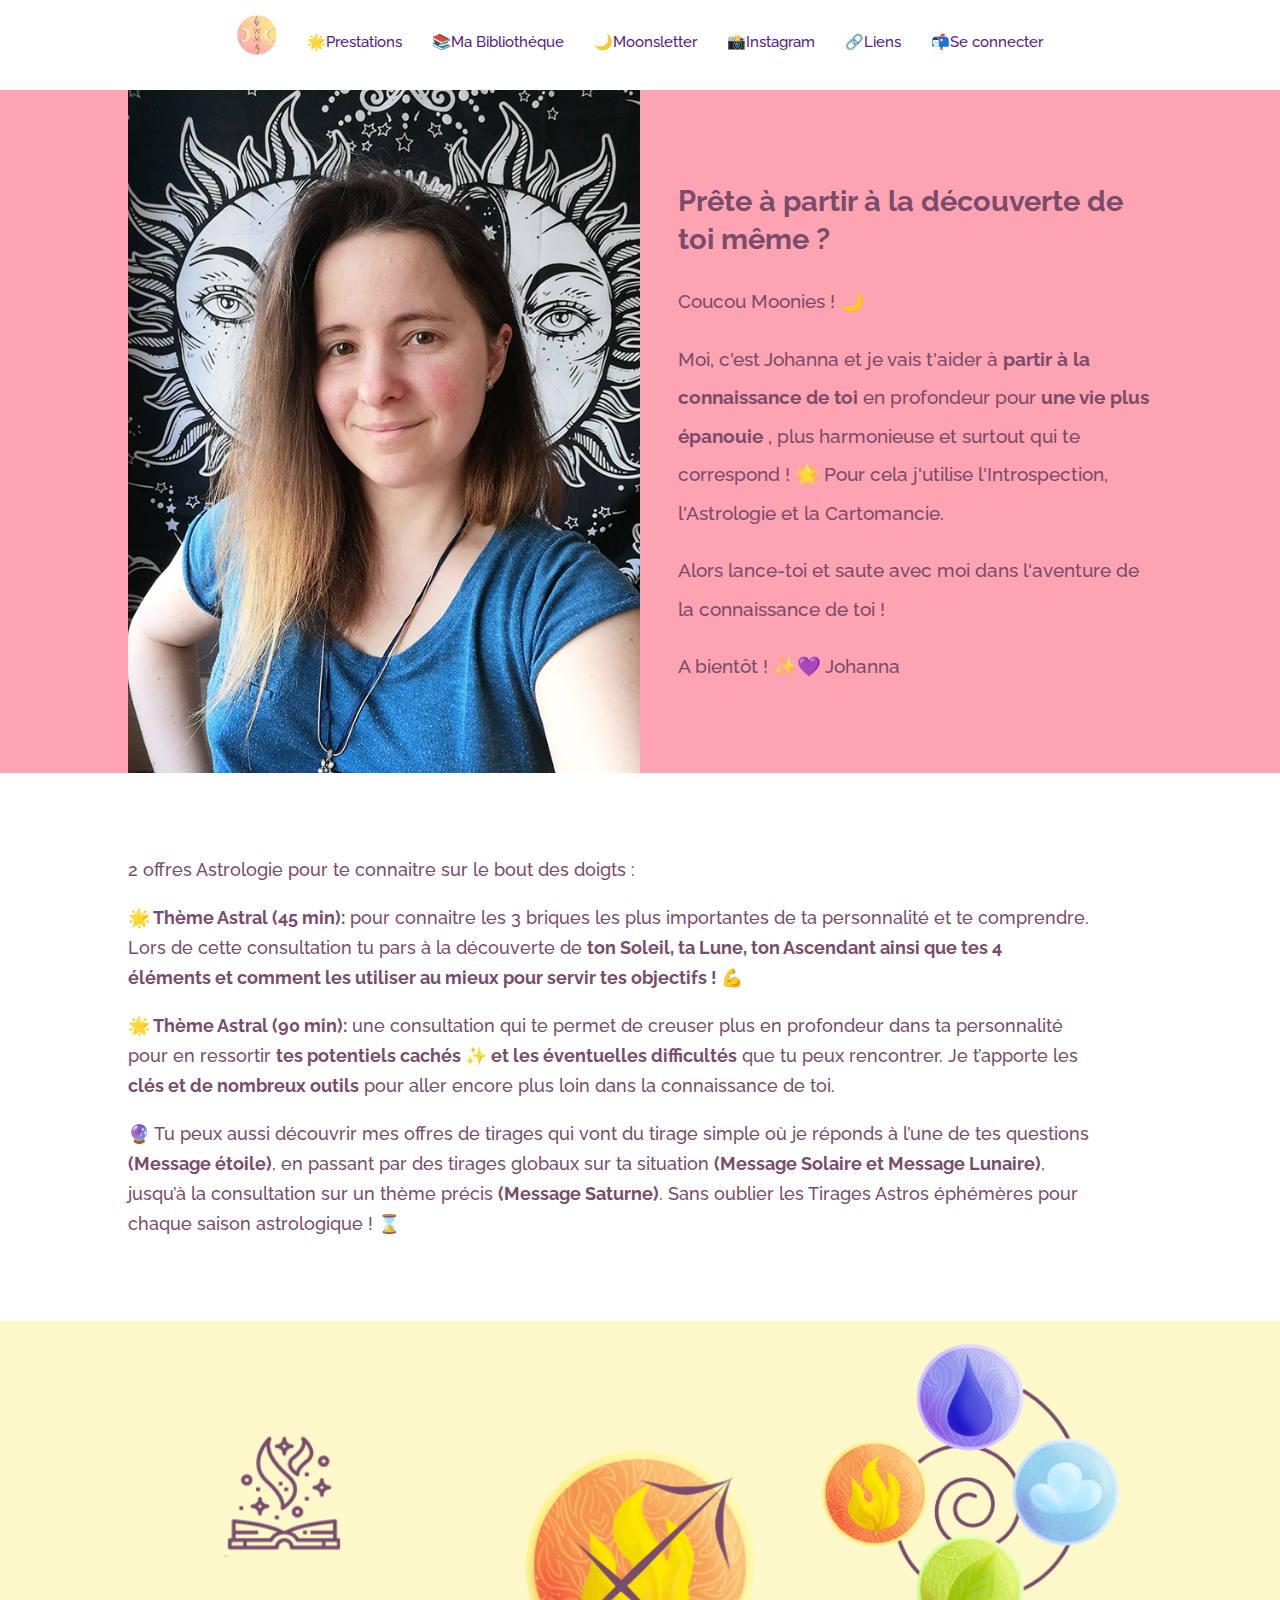
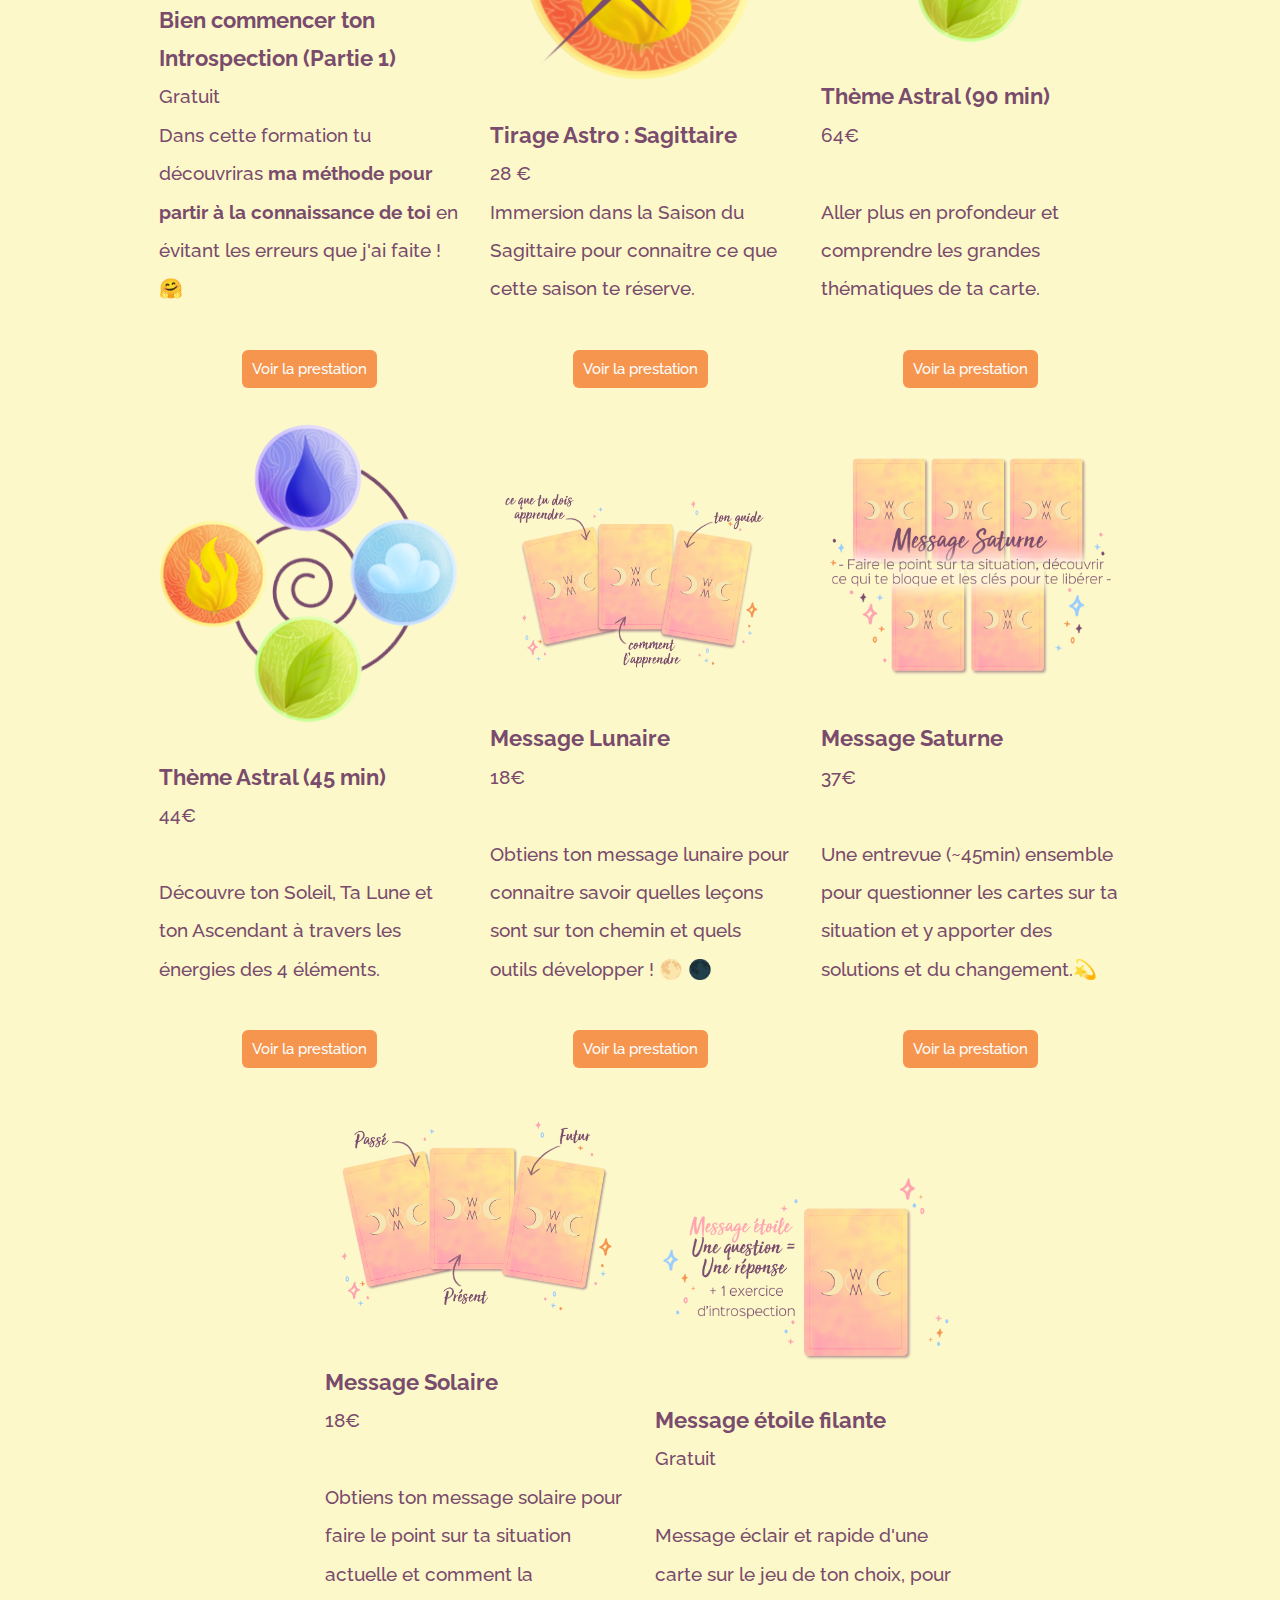
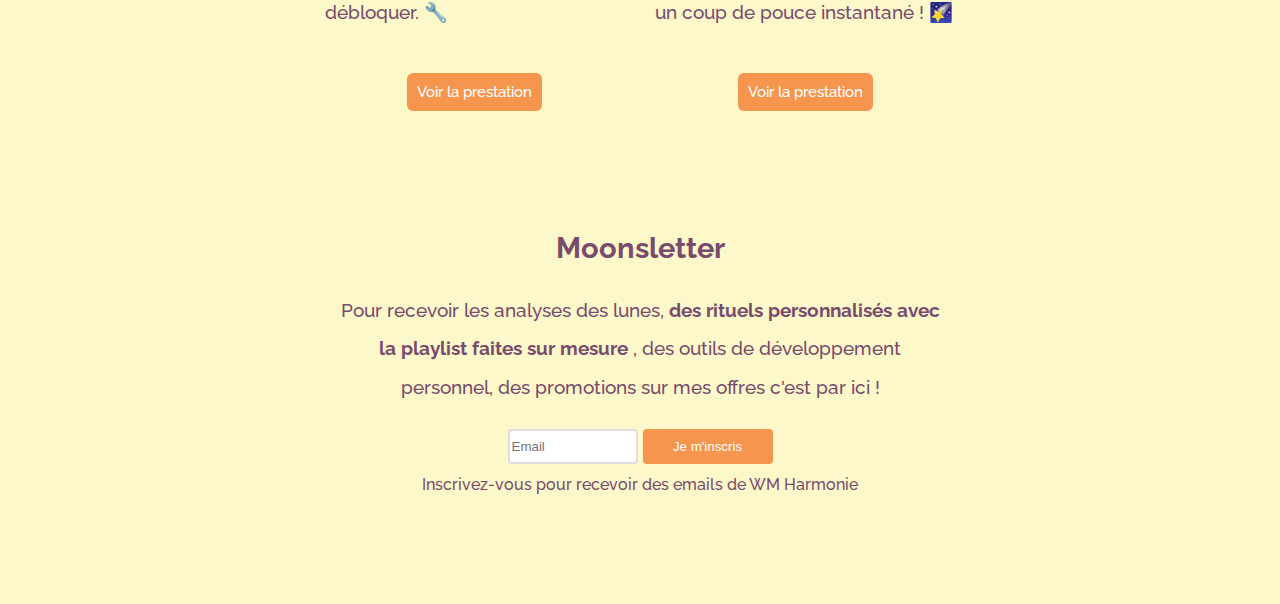
==== index.html @ e322e9b5 "Add files via upload" ====
<!DOCTYPE html>
<html lang = "fr-FR">
<head>
    <meta charset="UTF-8">
    <meta name="keywords" content="Connaissance de soi, Astrologie, Cartomancie, Introspection, Thème Astral">
    <meta name="description" content="Connaissance de soi">
    <meta name="author" content="Johanna Besnard">
    <meta name="viewport" content="width=device-width, initial-scale=1.0">
    
    <link rel="shortcut icon" href="img/favicon.ico">
    <link rel="stylesheet" href="estilo.css">
    <link rel="preconnect" href="https://fonts.googleapis.com">
    <link rel="preconnect" href="https://fonts.gstatic.com" crossorigin>
    <link href="https://fonts.googleapis.com/css2?family=Raleway:ital,wght@0,100;0,200;0,300;0,400;0,500;0,600;0,700;0,800;0,900;1,100;1,200;1,300;1,400;1,500;1,600;1,700;1,800;1,900&display=swap" rel="stylesheet">
    <title>
        WH Harmonie
    </title>
</head>
<body>
        
        <header>
            <a class="imgOculta" href=""><img style="width: 40px; height: 40px;" src="img/WMpetitlogogrand300.png" alt="WMLogo"> </a>
            <input type="checkbox" id="btnMenu">
            <label for="btnMenu" ><img id="imgBtn" style="width: 30px;"  src="img/desplegable.png" alt="IconMenu">
    </label>
            
                <ul class="menu">
                    <li id="imgMenu"><a href=""><img style="width: 40px; height: 40px;" src="img/WMpetitlogogrand300.png" alt="WMLogo"> </a></li>
                    <li><a href="">🌟Prestations</a></li>
                    <li><a href="">📚Ma Bibliothéque</a></li>
                    <li><a href="">🌙Moonsletter</a></li>
                    <li><a href="">📸Instagram</a></li>
                    <li><a href="">🔗Liens</a></li>
                    <li><a href="">📬Se connecter</a></li>
                </ul>
               
        </header>
  <!--*********************************************************************************************************-->
        <div class="bloqueDos">
            <img src="img/fotoJohanna.jpg" alt="JohannaBesnard" height="600px">
            <div class="divTexto">
                <h2>Prête à partir à la découverte de toi même ?</h2>
                <p>Coucou Moonies ! 🌙</p>
                <p>Moi, c'est Johanna et je vais t'aider à <b> partir à la 
                    connaissance de toi</b> en profondeur pour <b> une vie plus
                    épanouie </b>, plus harmonieuse et surtout qui te 
                    correspond ! 🌟
                    Pour cela j'utilise l'Introspection, l'Astrologie et la 
                    Cartomancie.</p>
                <p>Alors lance-toi et saute avec moi dans l'aventure de <br>
                    la connaissance de toi !</p>
                <p>A bientôt ! ✨💜
                    Johanna</p>
            </div>    
        </div>
         <!--*********************************************************************************************************-->
        <div class="bloqueTres">
            <p>
                2 offres Astrologie pour te connaitre sur le bout des doigts :
            </p>
            <p>
                <strong>🌟 Thème Astral (45 min):</strong> pour connaitre les 3 briques les plus importantes de ta personnalité et te comprendre. <br> 
                Lors de cette consultation tu pars à la découverte de <strong>ton Soleil, ta Lune, ton Ascendant ainsi que tes 4 <br> 
                éléments et comment les utiliser au mieux pour servir tes objectifs ! 💪 </strong> 
            </p>
            <p>
               <strong> 🌟 Thème Astral (90 min):</strong>  une consultation qui te permet de creuser plus en profondeur dans ta personnalité <br>
                pour en ressortir <strong>tes potentiels cachés ✨ et les éventuelles difficultés</strong> que tu peux rencontrer. Je t’apporte les <br>
                <strong>clés et de nombreux outils</strong> pour aller encore plus loin dans la connaissance de toi.
            </p>
            <p>
                🔮 Tu peux aussi découvrir mes offres de tirages qui vont du tirage simple où je réponds à l’une de tes questions <br>
                <strong>(Message étoile)</strong>, en passant par des tirages globaux sur ta situation <strong>(Message Solaire et Message Lunaire)</strong>, <br>
                jusqu’à la consultation sur un thème précis <strong>(Message Saturne)</strong>. Sans oublier les Tirages Astros éphémères pour <br>
                chaque saison astrologique ! ⌛
            </p>
        </div>
        <!--*********************************************************************************************************-->
        <div class="bloqueCuatro">
            <div class="bloqueCuatroInterno">
                <div class="bloquesInteriores">
                    <a href=""><img id="imgBook" src="img/books.png" alt="Books" ></a>
                    <h3>Bien commencer ton Introspection (Partie 1)</h3>
                    <p>Gratuit <br>Dans cette formation tu découvriras <b>ma méthode pour partir à la connaissance de toi</b>
                         en évitant les erreurs que j'ai faite ! 🤗</p>
                    <a class="buttomVoirLaPrestation" href="">Voir la prestation</a>
                </div>
                <div class="bloquesInteriores">
                    <a href=""><img  src="img/sagittaireseason.png" alt="sagittaireseason" ></a>
                    <h3>Tirage Astro : Sagittaire</h3>
                    <p>28 €<br>Immersion dans la Saison du Sagittaire pour connaitre ce que cette saison te réserve.</p>
                    <a class="buttomVoirLaPrestation" href="astrosagittaire.html">Voir la prestation</a>
                </div>
                <div class="bloquesInteriores">
                    <a href=""><img class="imgOffer" src= "img/elements.png" alt="Elements"></a>
                    <h3 class="h3">Thème Astral (90 min)</h3>
                    <p>64€ <br> <br> Aller plus en profondeur et comprendre les grandes thématiques de ta carte.</p>
                    <a class="buttomVoirLaPrestation" href="ThemeAstral90.html">Voir la prestation</a>
                </div>
            </div>
                           <!--                                              -->
            <div class="bloqueCuatroInterno">
                <div class="bloquesInteriores">
                    <a href=""><img class="imgOffer" src="img/elements.png" alt="Elementos"></a>
                    <h3 class="h3">Thème Astral (45 min)</h3>
                    <p>44€<br> <br> Découvre ton Soleil, Ta Lune et ton Ascendant à travers les énergies des 4 éléments.</p>
                    <a class="buttomVoirLaPrestation" href="ThemeAstral45.html">Voir la prestation</a>
                </div>
                <div class= "bloquesInteriores">
                    <a href=""><img class="imgOffer" src="img/messagelunairev2.png" alt="Message Lunaire"></a>
                    <h3 class="h3">Message Lunaire </h3>
                    <p>18€<br><br> Obtiens ton message lunaire pour connaitre savoir quelles leçons sont sur ton chemin et quels outils développer ! 🌕 🌑  </p>
                    <a class="buttomVoirLaPrestation" href="messageLunaire.html">Voir la prestation</a>
                </div>
                <div class= "bloquesInteriores">
                    <a href=""><img class="imgOffer" src="img/messagesaturne.png" alt="Message Saturne"></a>
                    <h3 class="h3">Message Saturne</h3>
                    <p>37€<br><br> Une entrevue (~45min) ensemble pour questionner les cartes sur ta situation et y apporter des solutions et du changement.💫   </p>
                    <a class="buttomVoirLaPrestation" href="messageSaturne.html">Voir la prestation</a>
                </div>
            </div>
                            <!--                                              -->
            <div class="bloqueCuatroInterno">
                <div class= "bloquesInteriores">
                    <a href=""><img class="imgOffer" src="img/messagesolaire.png" alt="Message Solaire"></a>
                    <h3 class="h3">Message Solaire </h3>
                    <p>18€<br><br> Obtiens ton message solaire pour faire le point sur ta situation actuelle et comment la débloquer. 🔧  </p>
                    <a class="buttomVoirLaPrestation" href="messageSolaire.html">Voir la prestation</a>
                </div>
                <div class= "bloquesInteriores">
                    <a href=""><img class="imgOffer" src="img/messageetoile.png" alt="Message Etoile"></a>
                    <h3 class="h3">Message étoile filante </h3>
                    <p>Gratuit<br><br> Message éclair et rapide d'une carte sur le jeu de ton choix, pour un coup de pouce instantané ! 🌠   </p>
                    <a class="buttomVoirLaPrestation" href="messageEtoile.html">Voir la prestation</a>
                </div>
            </div>
        </div>

        <div class="bloqueCinco">
            <div class="bloqueCincoInterno">
                <h2>Moonsletter</h2>
                <p>Pour recevoir les analyses des lunes, <strong> des rituels personnalisés avec la playlist faites 
                    sur mesure </strong>, des outils de développement personnel, des promotions sur mes offres
                     c'est par ici !</p>
                <form>
                    <input id="inEmail" placeholder="Email" type="email" name="email" >
                    <input id="inSubmit" type="submit" name="submit" value="Je m'inscris">
                    <p><small> Inscrivez-vous pour recevoir des emails de WM Harmonie</small></p>
                </form>
            </div>
        </div>
</body>
</html>
---- estilo.css ----
*{
 -moz-box-sizing: border-box;
 -webkit-box-sizing: border-box;
 box-sizing: border-box;
}
body{
    width: 100%;
    margin: 0px;
    color: #794b6c;
    font-family: 'Raleway', sans-serif;
    font-weight:500;
    line-height: 2em;
    font-size: 1.2em;
    overflow-x: hidden;
    
}
/*-------------------------------------------------------------------------------------------------*/
header{
    position: relative;
    z-index: 1000;
    width: 100%;
    background-color: white;
    height: 90px;
    
}
#btnMenu{
    display: none;
}
header label{
    display: none; /* por que solo queremos verlo cuando alcance determinada resolucion*/
    padding: 10px;
    width: 30px;
    height: 30px;
    position: relative;
    float: right;
}
#imgBtn:hover{
    cursor: pointer;
    border-radius: 4px;
}
.imgOculta{
    display: none;
}
.menu {
    font-size: 15px;
    margin: 0px;
    list-style: none;
    padding: 0;
    display: flex;
    align-items: center;
    justify-content: center;
}
.menu li:hover{
    font-weight: bold;
}
.menu li a{
    display: block;
    padding: 15px;
    text-decoration: none;
}
@media (max-width:853px){
    header{
        position: absolute;
        height: 55px;
    }
    header label{
        display: block;
        margin-right: 4vw;  
    }
    .imgOculta{
        padding: 10px;
        display: inline-block;
    }
    .menu{  
        display: none;
        position: relative;
        border-radius: 6px;
        background-color: white;
        width: 800px;
        float: right;
        clear: both;
        width: 35%;
        margin-right: -55%;
        transition: 0.5s;
        z-index: 1000;
        line-height: 10px;  
    }
    .menu {
        flex-direction: column; /*por defecto en el anterior .menu ul{} el flex-direction es row(que significa fila), hacemos esto aca para que el menu aparesca en columna*/
        align-items: baseline;
    }   
    #imgMenu{
        display: none;
    }
    #btnMenu:checked ~ .menu {            /*cuando el boton este checked(con el tilde) va a buscar la clase ".menu" y la va sellecionar*/
        display: block;
        margin:10px ;
        width: 180px; 
    }
    }  
/*-------------------------------------------------------------------------------------------------*/
.bloqueDos{
    width: 100%;
    overflow: auto;
    background-color: #fea3b2; 
    display: flex;
    align-items:center ;
}
.bloqueDos img{
    margin-left: 10%;
    width: 40%;
    height: 100%;
}
.divTexto{
    
    padding-right: 10%;
    display: inline;
    float: right;
    padding-left: 3%;
}
@media (max-width:853px){
    .bloqueDos{
        display: block;
    }
    .bloqueDos img{
        
        top: 70px;
        padding: 5%;
        width: 80%;
        height: auto;
    }
    }
/*-------------------------------------------------------------------------------------------------*/
.bloqueTres{
    color: #794b6c;
    padding: 5% 5% 5% 10%;
    align-items: center;
    font-size: 18px;
    line-height: 30px;  
    justify-content: left;
}
.bloqueTres p{
    width: 100%;
}
/*--------------------------------------------------------------------------------------------------*/
.bloqueCuatro{
    width: 100%;
    background-color: #fdf8ca; 
    margin: 0px;
}
.bloqueCuatroInterno{
    margin: auto;
    max-width: 1419px;
    padding-top: 10px;
    text-align: center;   
}
.bloquesInteriores{
    margin:1vw;
    display: inline-block;
    max-width: 300px;  
}
.bloquesInteriores p{
    text-align: left;
    margin-top: 0px;
    margin-bottom: 40px;
}
.bloquesInteriores h3{
    margin-bottom: 0px;
    text-align: left;
}
.imgOffer{
    max-width: 300px;
}
#imgBook{
    height: 140px;
    padding-right: 50px;
}
#pSmallBientot{
    margin-bottom: 0px;
}
.buttomVoirLaPrestation{
    border-style: none;
    font-size: 15px;
    color: white;
    background-color: #f6954e;
    border-radius: 6px;
    padding:10px;
    text-decoration: none;     
}
.buttomVoirLaPrestation:hover{
    font-weight: bold;
    border-style: outset;
    border-color: #f6954e;
}

/*--------------------------------------------------------------------------------------------------*/
.bloqueCinco{
    width: 100%;
    height: auto;
    background-color: #fdf8ca;
    margin: 0px;
     
}
.bloqueCincoInterno{
    padding: 80px;
    text-align: center;
    width: 60vw;
    margin: auto;
}
.bloqueCincoInterno p{
    margin-top: 0px;
}
#inEmail{
    border-radius: 4px;
    border-style: solid;
    border-color: rgba();
    border-color:rgba(121, 75, 108, 0.2);
    width: 130px;
    height: 35px;
    outline: none;
}
#inEmail:focus{
    border-color:#fea3b2 ;
}
#inEmail:hover{
    border-color:#fea3b2 ;
}
#inSubmit{
    color: white;
    border-radius: 4px;
    border-style: none;
    background-color:#f6954e;
    width: 130px;
    height: 35px;
}
#inSubmit:hover{
    font-weight: bold;
    border-color: #f6954e;
    border-style: outset;
}
@media (max-width:853px){
    .bloqueCincoInterno{
        width: 80vw;
    }
}
/*----------------------00000000000000000000----------------------------------*/
.quotecouretoile{
    height: 300px;
    padding: 40px;
}
.quotecouretoile img{
    display: block;
    margin: auto;  
}
@media (max-width:768px){
    .quotecouretoile{
        height: auto;
    }
    .quotecouretoile img{
        width: 90%;
        height: auto;
        margin:0;
    }
}
/*--------------------------------------------------------------------------------------------------*/
.acheter{
    width: 100%;
    padding: 5% 5% 5% 5%;
    display: flex;
    align-items:center ;
}
.acheter img{
    max-width: 100%;
    height: auto;
}
.textoAcheter{
    margin-left: 15%;
    width: 28em;
    display: inline; 
}
.textoAcheter h1{  
    margin-bottom: 0;
}
.textoAcheter p{
    margin-top: 0;
}

/*----------------------00000000000000000000----------------------------------*/
.menuFixed{
    background-color: #fea3b2;
    display: flex;
    align-items: center ;
    height: 50px;
    position: fixed;
    width: 100%;
    top:0;
    z-index: 500;
}
.menuFixed p{
    font-size: 0.8em;
    color: white;
    display: inline ;
    margin-left: 15%;
    margin-right: 30vw;
}
.buttomWhite{
    color: white;
    border-style: none;
    background-color: #ffb5c4;
    border-radius: 6px;
    padding: 8px;
}
.buttomWhite:hover{
    border-color: #ffb5c4;
    border-style: outset;
}
/*----------------------00000000000000000000----------------------------------*/
.bloqueTextoCentrado{
    text-align: center;
    padding: 5% 5% 5% 10%;

    }
.imgSagittaire{
    width: 50vw;
    height: auto;
}
/*----------------------00000000000000000000----------------------------------*/
.feedback{
    text-align: center;
    padding:2em 1em;
}
.feedback p{
    vertical-align: top;
    display: inline-block;
    max-width: 350px;
    padding: 2em 1em;
    justify-content: first baseline;
}
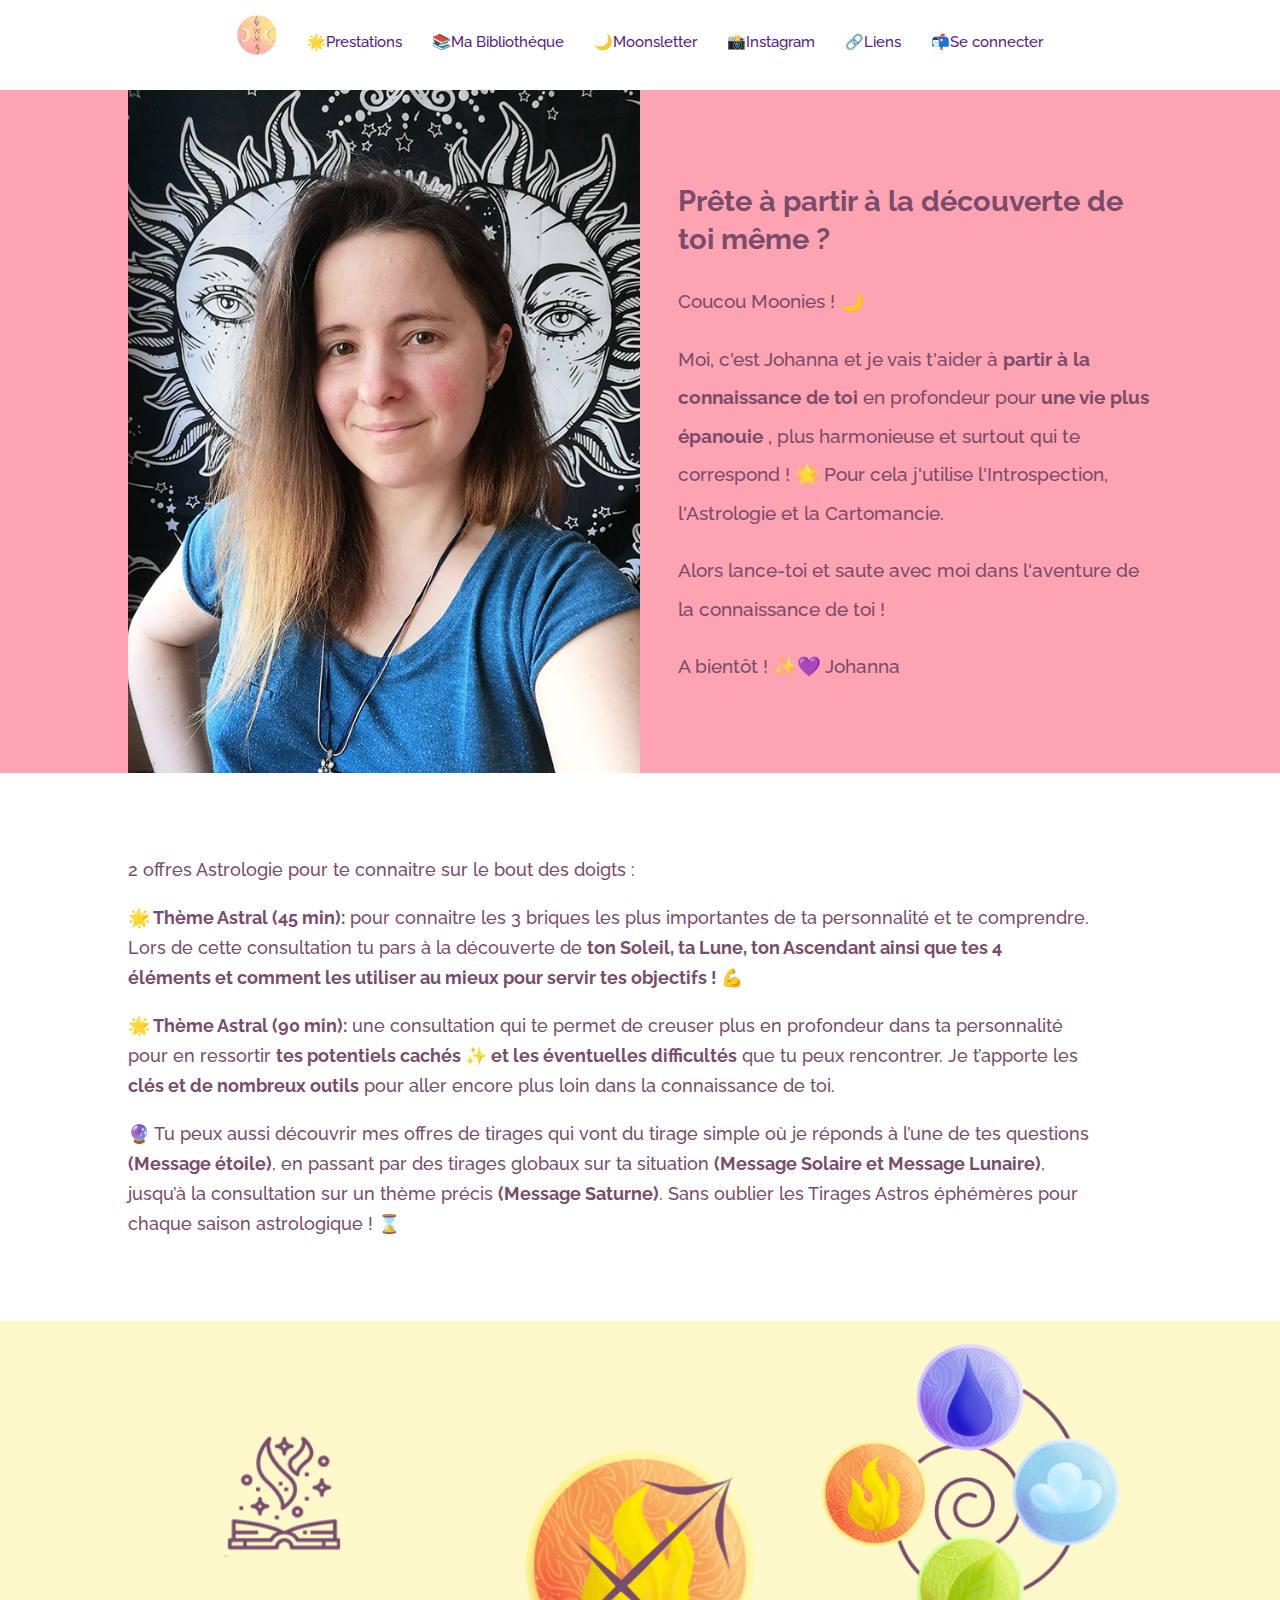
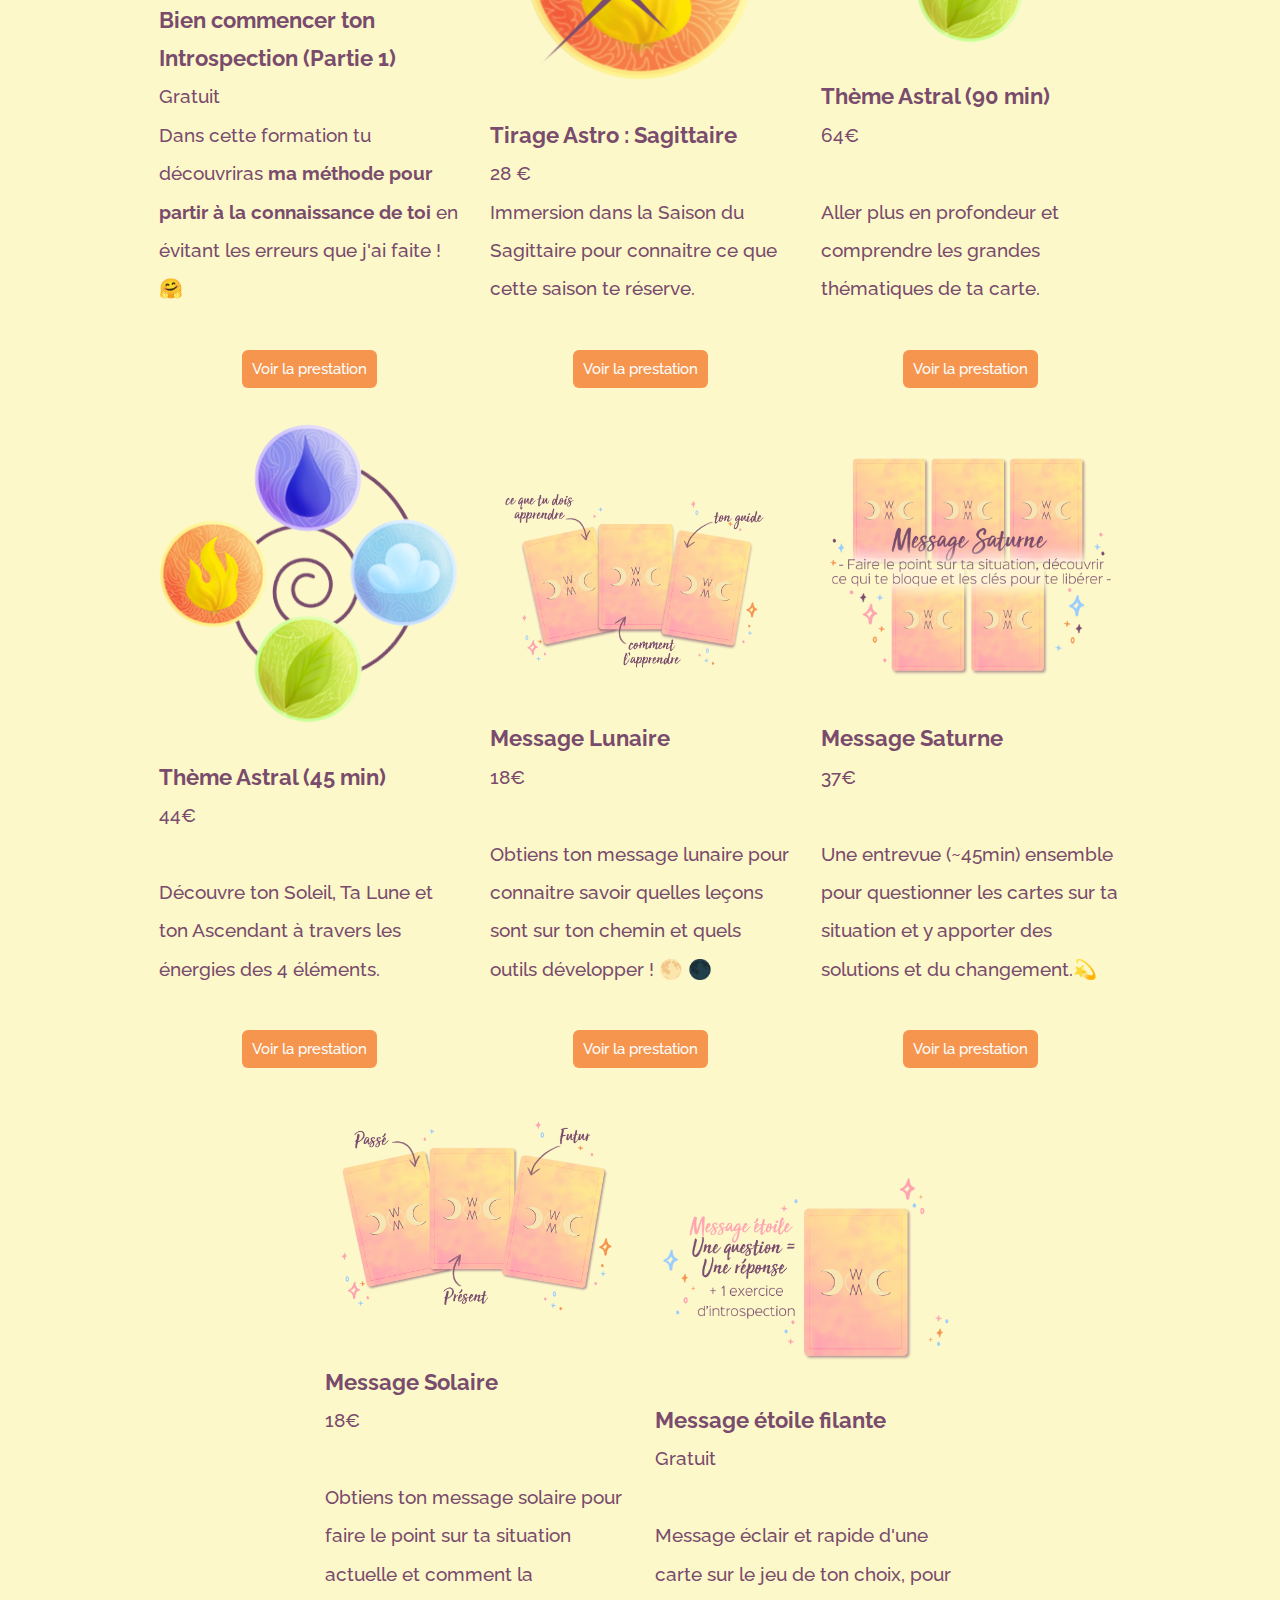
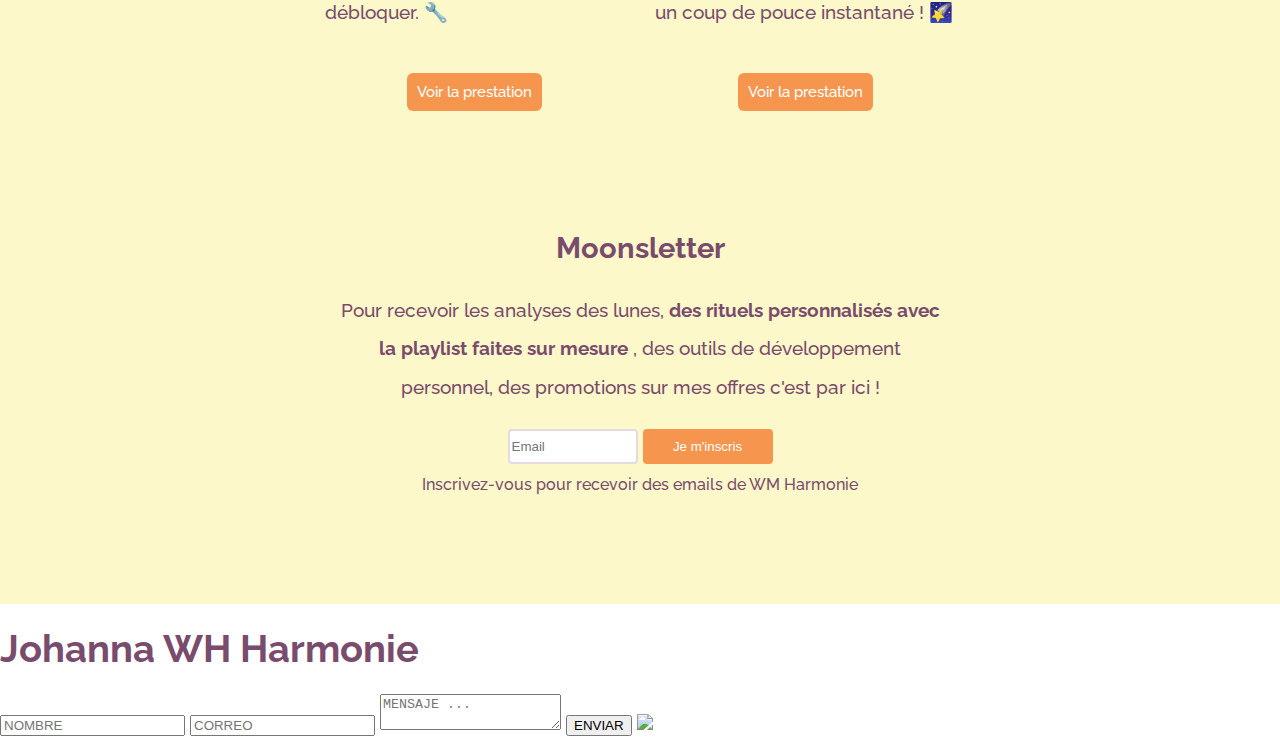
==== commit 1161038e: "Add files via upload" ====
--- a/index.html
+++ b/index.html
@@ -83,13 +83,13 @@
                     <h3>Bien commencer ton Introspection (Partie 1)</h3>
                     <p>Gratuit <br>Dans cette formation tu découvriras <b>ma méthode pour partir à la connaissance de toi</b>
                          en évitant les erreurs que j'ai faite ! 🤗</p>
-                    <a class="buttomVoirLaPrestation" href="">Voir la prestation</a>
+                    <a class="buttomVoirLaPrestation" href="introspectionP1.html">Voir la prestation</a>
                 </div>
                 <div class="bloquesInteriores">
                     <a href=""><img  src="img/sagittaireseason.png" alt="sagittaireseason" ></a>
                     <h3>Tirage Astro : Sagittaire</h3>
                     <p>28 €<br>Immersion dans la Saison du Sagittaire pour connaitre ce que cette saison te réserve.</p>
-                    <a class="buttomVoirLaPrestation" href="astrosagittaire.html">Voir la prestation</a>
+                    <a class="buttomVoirLaPrestation" href="astroSagittaire.html">Voir la prestation</a>
                 </div>
                 <div class="bloquesInteriores">
                     <a href=""><img class="imgOffer" src= "img/elements.png" alt="Elements"></a>
@@ -149,5 +149,15 @@
                 </form>
             </div>
         </div>
+    <!--*********************************************************************************************************-->
+        <div class="divMensaje">
+            <h1>Johanna WH Harmonie</h1>
+            <form action="enviar.php" method="post">
+                <input type="text" name="name" id="name" class="name" placeholder="NOMBRE">
+                <input type="text" name="mail" id="mail" class="email" placeholder="CORREO">
+                <textarea name="message" class="message" placeholder="MENSAJE ... " id="message"></textarea>
+                <button type="submit" class="btn btn-primary">ENVIAR </button>
+            <img src="https://img.icons8.com/wired/64/000000/chat.png"/>
+        </div>
 </body>
 </html>--- a/estilo.css
+++ b/estilo.css
@@ -337,3 +337,76 @@
     padding: 2em 1em;
     justify-content: first baseline;
 }
+/*----------------------00000000000000000000----------------------------------*/
+.introExteriorSolo{
+    width: 100%;
+    padding: 5% 10%;
+    background-color: #fdf8ca;
+}
+.introInteriorSolo{
+    background-color: white;
+    margin: auto;
+    padding: 5%;
+    box-shadow: -5px 5px rgba(0, 0, 0, 0.1);
+}
+.introInteriorSolo h1{
+    margin: 0;
+}
+.pSinMargin{
+    margin:0;
+}
+/*--------------------------------------------------------------------------------------------------*/
+
+.introExterior{
+    width: 100%;
+    padding: 2% 10%;
+    background-color: #fdf8ca;
+}
+.introExterior h1{
+    margin: 3%;
+}
+.introInterior{
+    background-color: white;
+    margin: auto;
+    padding: 5%;
+    box-shadow: inset 0px 0px 5px 5px rgba(0, 0, 0, 0.1);
+}
+.introInterior h1{
+    margin: 0;
+}
+.tableJours{
+    width: 100%;
+    justify-content: center;
+}
+
+.tableJours td{
+    padding: 1%;
+    margin:auto;
+    border-bottom:  solid rgba(0, 0, 0, 0.1) ;
+}
+.tdJours{
+    width: 90%;
+}
+.tdButton{
+    margin-right: 0;
+    padding-right: 0;
+}
+.pSinMargin{
+    margin:0;
+}
+/*--------------------------------------------------------------------------------------------------*/
+.buttonAcceder{
+    color: white;
+    border-style: none;
+    background-color: rgba(0, 0, 0, 0.2);
+    border-radius: 6px;
+    padding: 8px;
+    font-size: 0.8em;
+    text-decoration: none;
+}
+.buttonAcceder:hover{
+    border-style: outset;
+    border-color: rgba(0, 0, 0, 0.1);
+}
+
+/*----------------------00000000000000000000----------------------------------*/
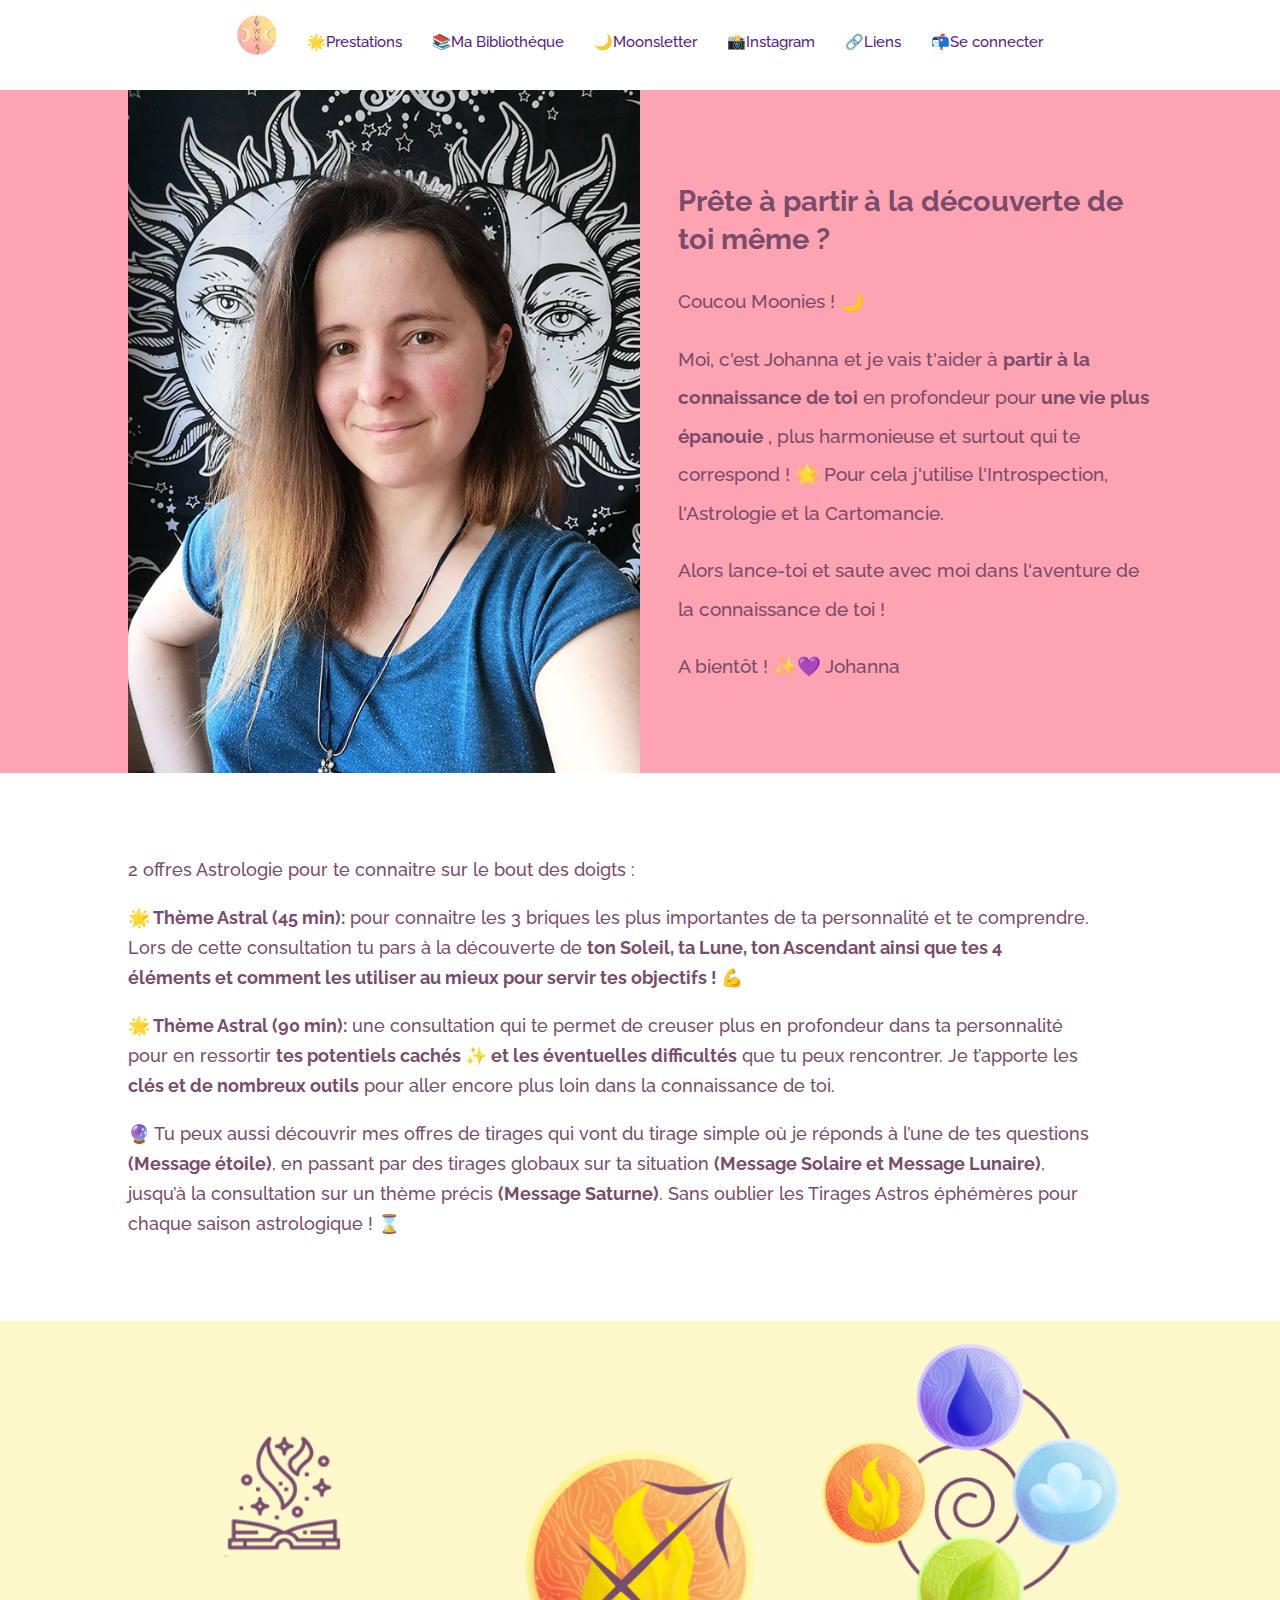
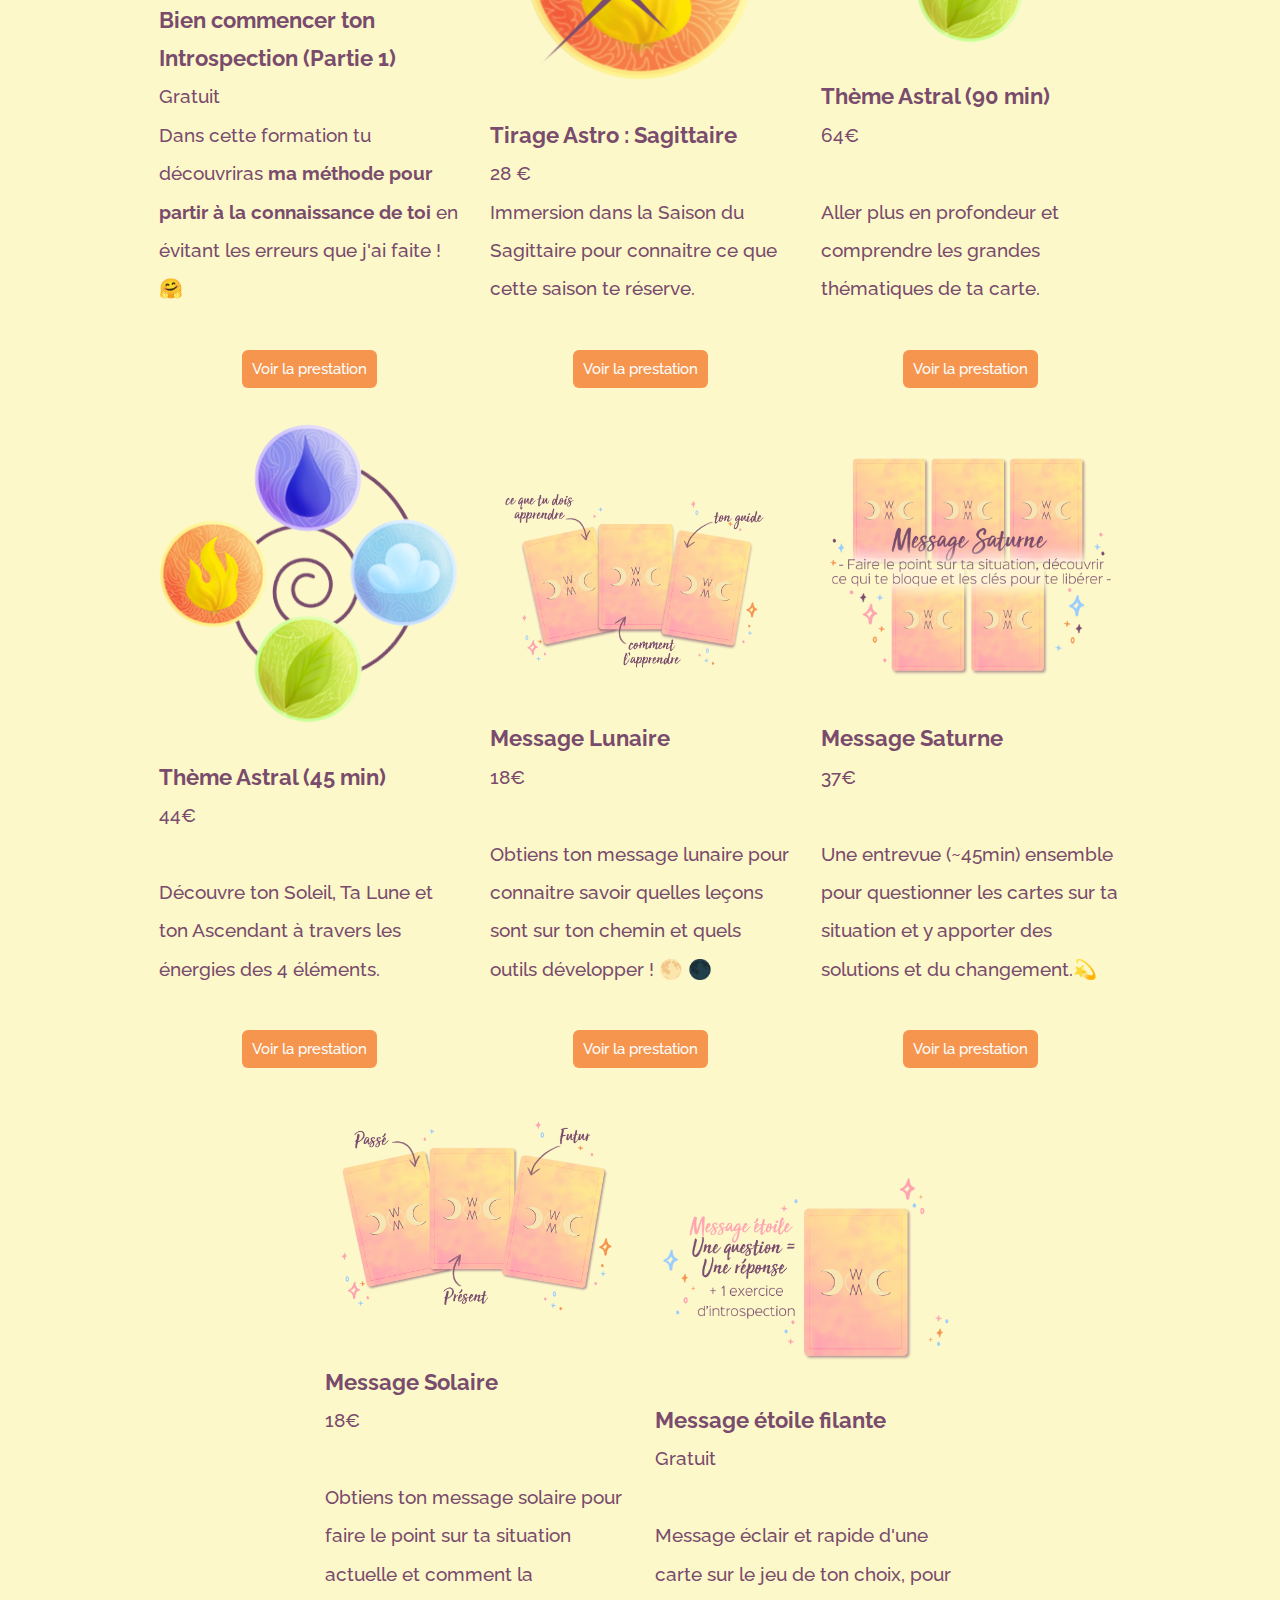
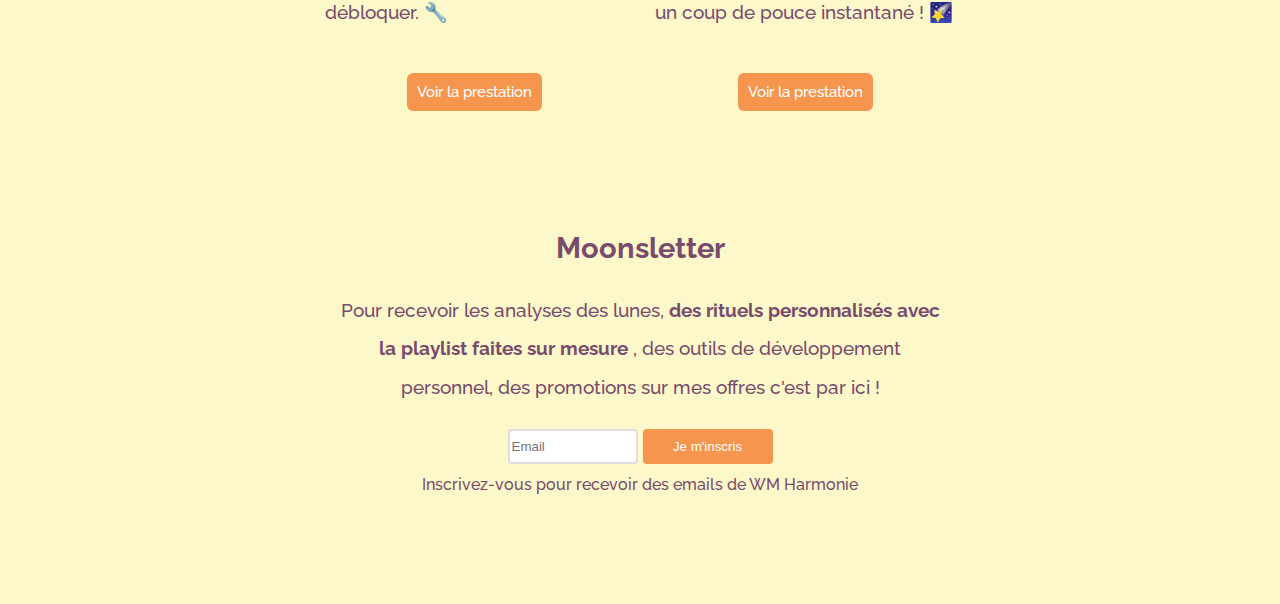
==== commit 72e58791: "Update index.html" ====
--- a/index.html
+++ b/index.html
@@ -150,14 +150,6 @@
             </div>
         </div>
     <!--*********************************************************************************************************-->
-        <div class="divMensaje">
-            <h1>Johanna WH Harmonie</h1>
-            <form action="enviar.php" method="post">
-                <input type="text" name="name" id="name" class="name" placeholder="NOMBRE">
-                <input type="text" name="mail" id="mail" class="email" placeholder="CORREO">
-                <textarea name="message" class="message" placeholder="MENSAJE ... " id="message"></textarea>
-                <button type="submit" class="btn btn-primary">ENVIAR </button>
-            <img src="https://img.icons8.com/wired/64/000000/chat.png"/>
-        </div>
+        
 </body>
-</html>+</html>
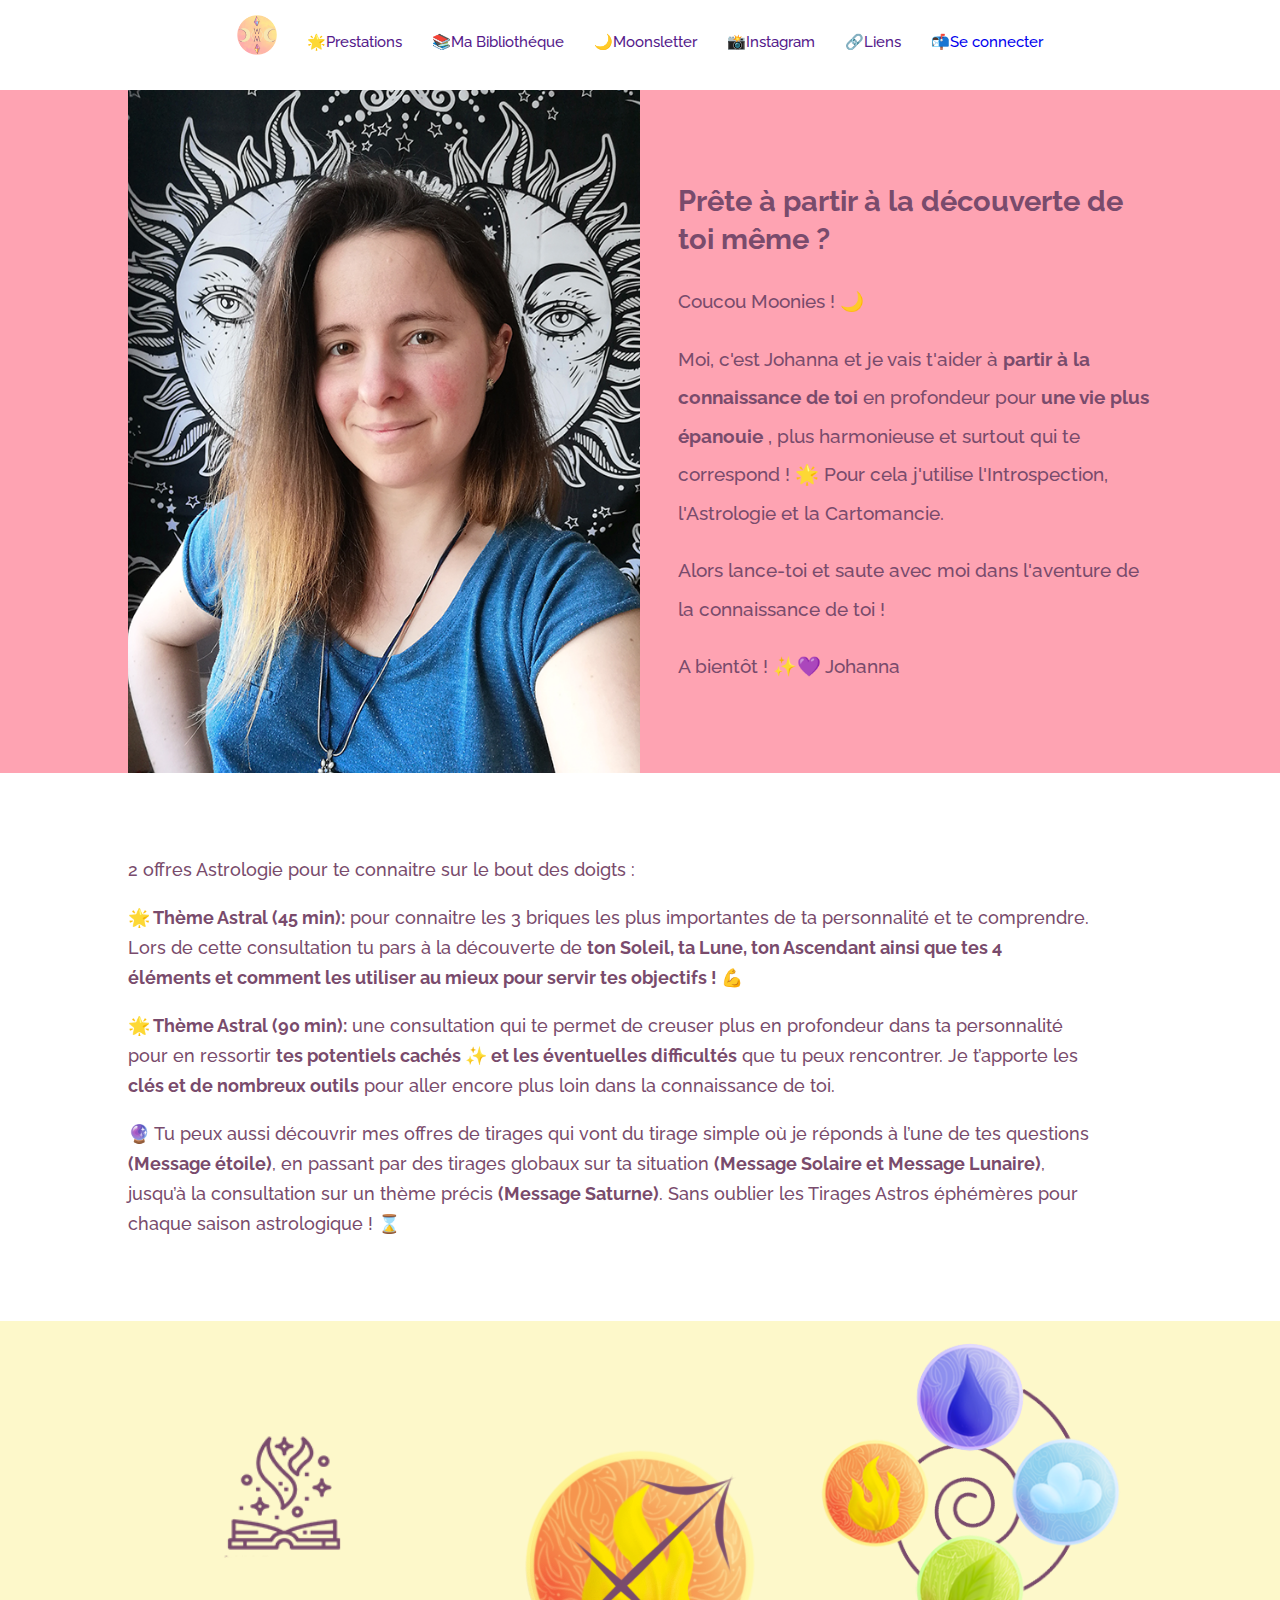
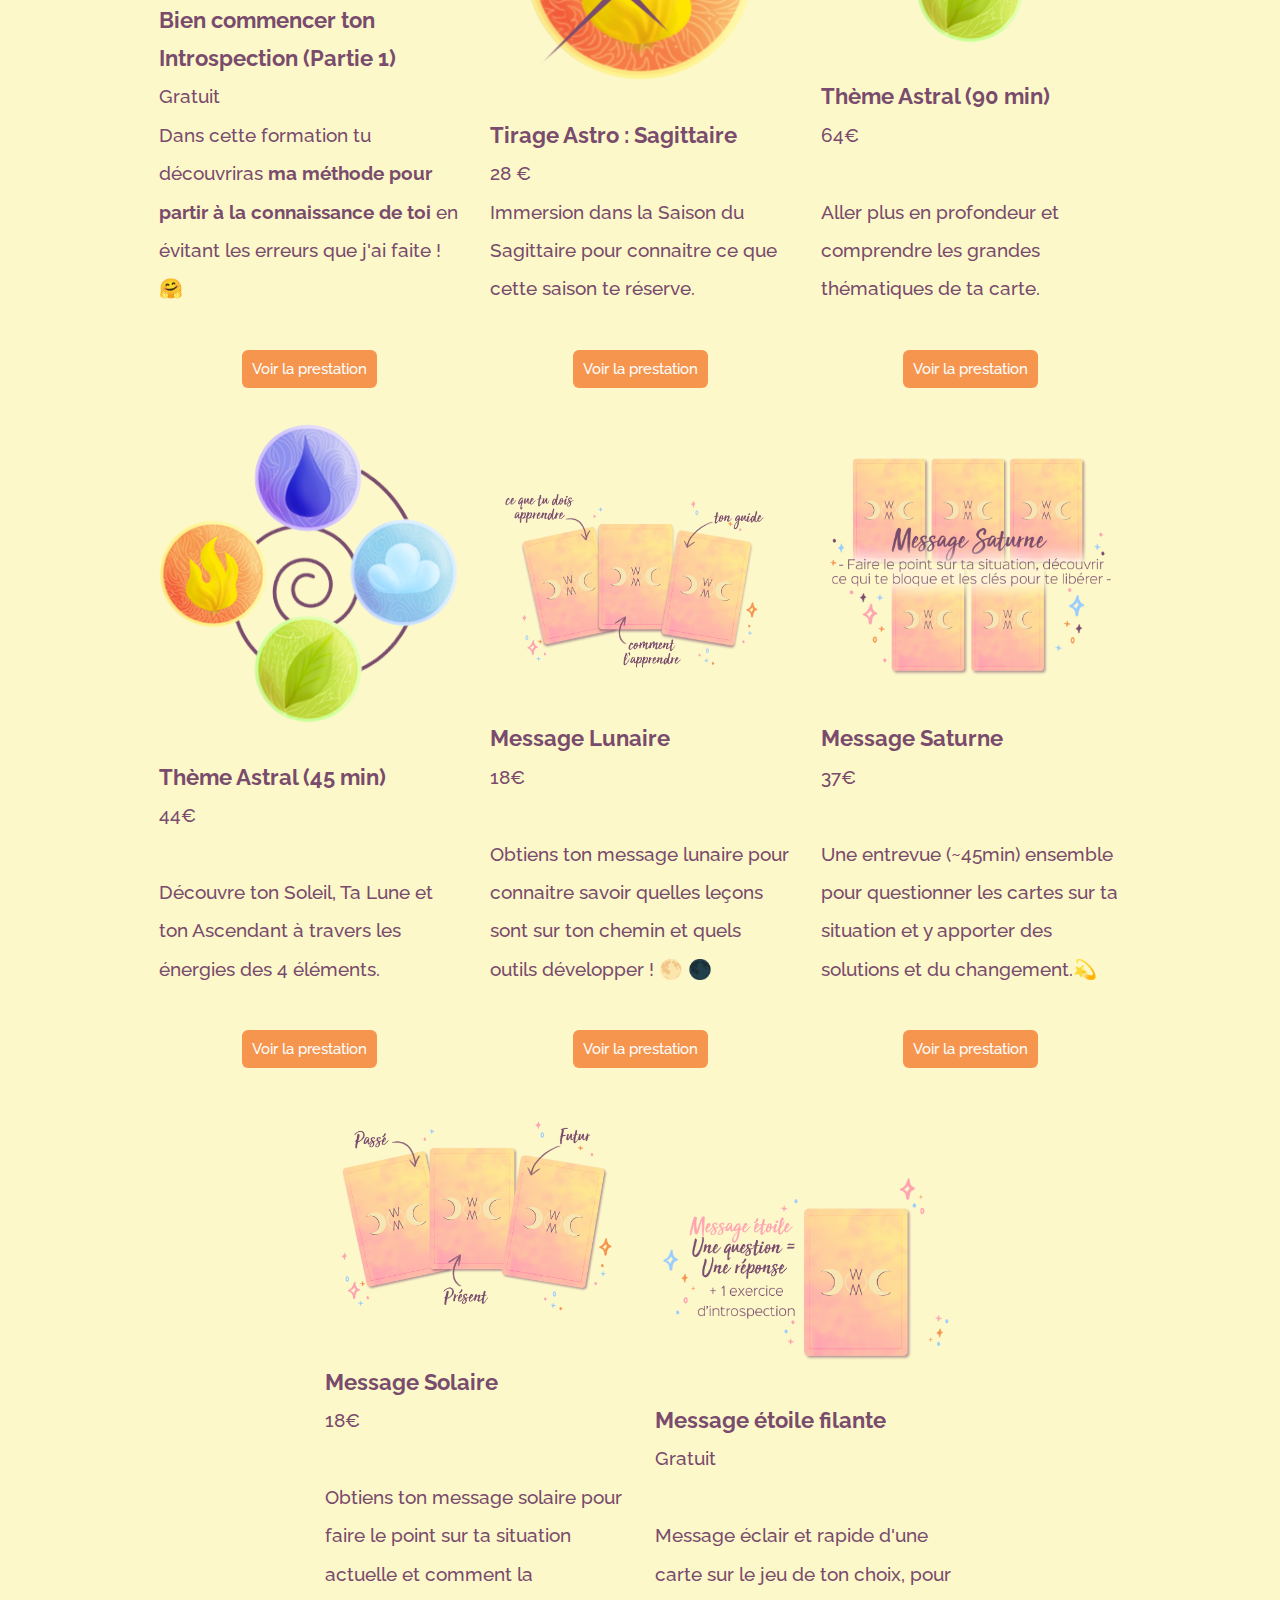
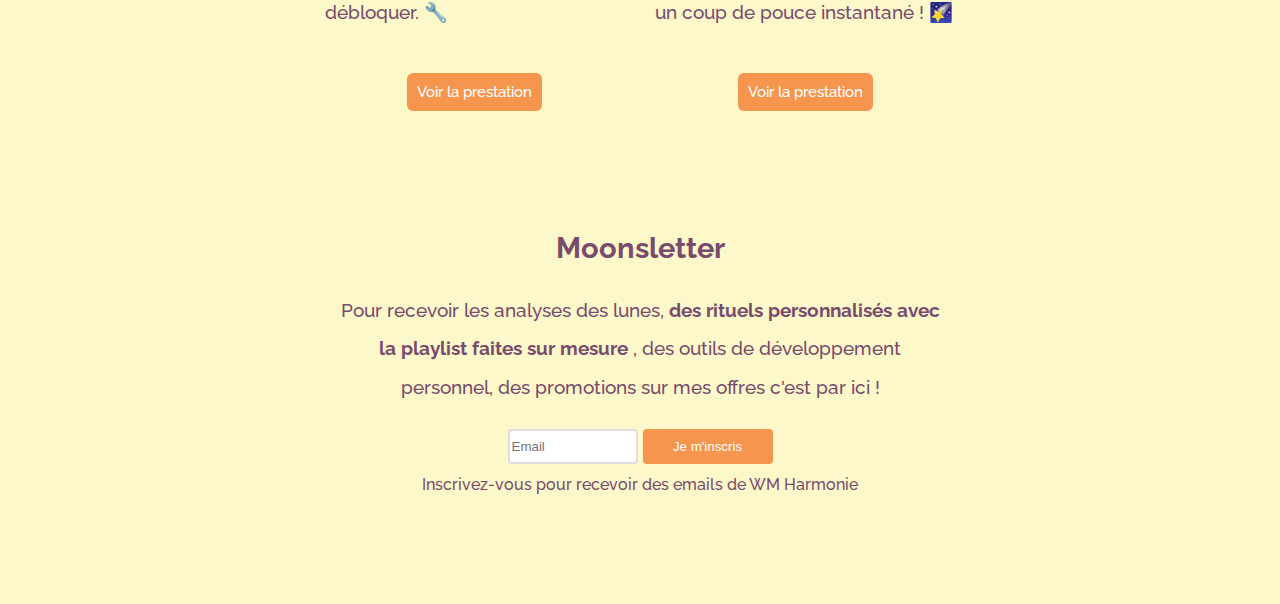
==== commit d0d0a253: "Update index.html" ====
--- a/index.html
+++ b/index.html
@@ -31,7 +31,7 @@
                     <li><a href="">🌙Moonsletter</a></li>
                     <li><a href="">📸Instagram</a></li>
                     <li><a href="">🔗Liens</a></li>
-                    <li><a href="">📬Se connecter</a></li>
+                    <li><a href="FormularioDeContacto.html">📬Se connecter</a></li>
                 </ul>
                
         </header>
